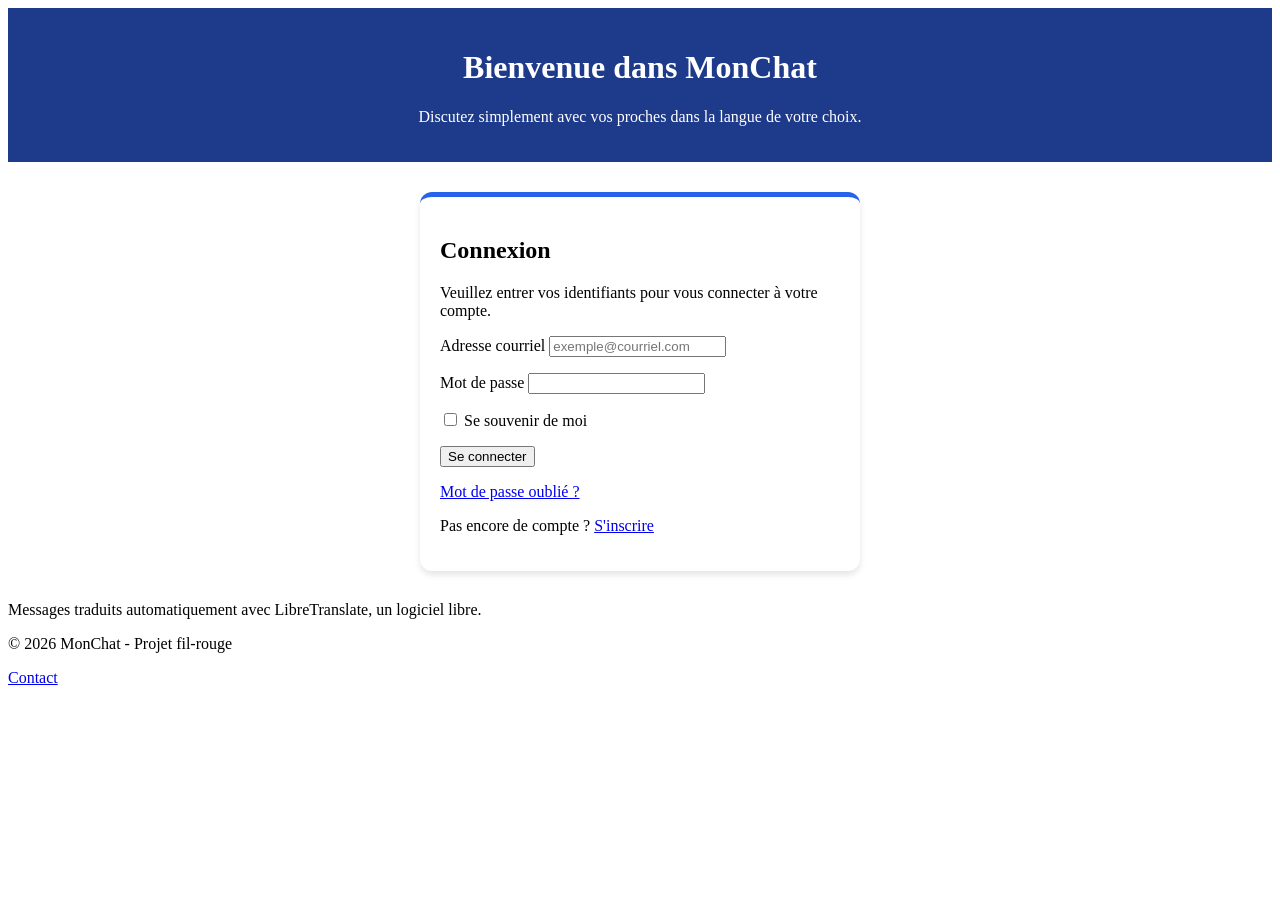
==== index.html @ 1b973b7b "modification index.html" ====
<!DOCTYPE html>
<html lang="fr">

<head>
  <meta charset="UTF-8">
  <meta name="viewport" content="width=device-width, initial-scale=1">
  <title>MonChat - Connexion</title>
  <link rel="stylesheet" href="style.css">
</head>

<body>

  <header>
    <h1>Bienvenue dans MonChat</h1>
    <p>Discutez simplement avec vos proches dans la langue de votre choix. 
    </p>
  </header>

  <main>
    <form action="conversation.html" method="post">
      <h2>Connexion</h2>

      <p>Veuillez entrer vos identifiants pour vous connecter à votre compte.
      </p>

       <p>
        <label for="courriel">Adresse courriel</label>
        <input type="email" id="courriel" name="courriel"
          pattern="[^@\s]+@[^@\s]+\.[^@\s]+"
          title="Exemple : alice@exemple.com" placeholder="exemple@courriel.com"
          autocomplete="email" required>
      </p>
      <p id="courriel-message"></p>

      <p>
        <label for="mdp">Mot de passe</label>
        <input type="password" id="mdp" name="mdp" autocomplete="current-password" required>
      </p>
      <p id="mdp-message"></p>

      <p>
        <label>
          <input type="checkbox" name="souvenir">
          Se souvenir de moi
        </label>
      </p>

      <p>
         <button type="submit">Se connecter</button>
      </p>
    </form>

      <nav>
        <p><a href="mot-de-passe-oublie.html">Mot de passe oublié ?</a></p>
        <p>Pas encore de compte ? <a href="inscription.html">S'inscrire</a></p>
      </nav>

  </main>

  <footer>
    <p>Messages traduits automatiquement avec LibreTranslate, un logiciel libre.</p>
    <p>&copy; 2026 MonChat - Projet fil-rouge</p>
    <a href="contact.html">Contact</a>
  </footer>


</body>

</html>
---- style.css ----
/*==== Palette de couleurs de MonChat ====*/
:root {
     --bleu-fonce: #1E3A8A;
    --bleu: #2563EB;
    --bleu-clair: #3B82F6;
    --fond: #F3F4F6;
    --texte: #111827;
    --accent: #F59E0B;
}
}

/*==== Style général de la page ====*/
body {
    font-family: Arial, sans-serif;
    background-color: var(--fond);
    color: var(--texte);
    margin: 0;
}

/*==== Style de l'en-tête ====*/
header {
    background-color: var(--bleu-fonce);
    color: white;
    padding: 20px;
    text-align: center;
}

/*==== Carte centrale ====*/
main {
    max-width: 400px;
    margin: 30px auto;
    padding: 20px;
    background-color: white;
    border-radius: 12px;
    box-shadow: 0 4px 6px rgba(0, 0, 0, 0.1);
    border-top: 5px solid var(--bleu);
}
.message-erreur {
  color: #c0392b;
}

.message-ok {
  color: #1e8449;
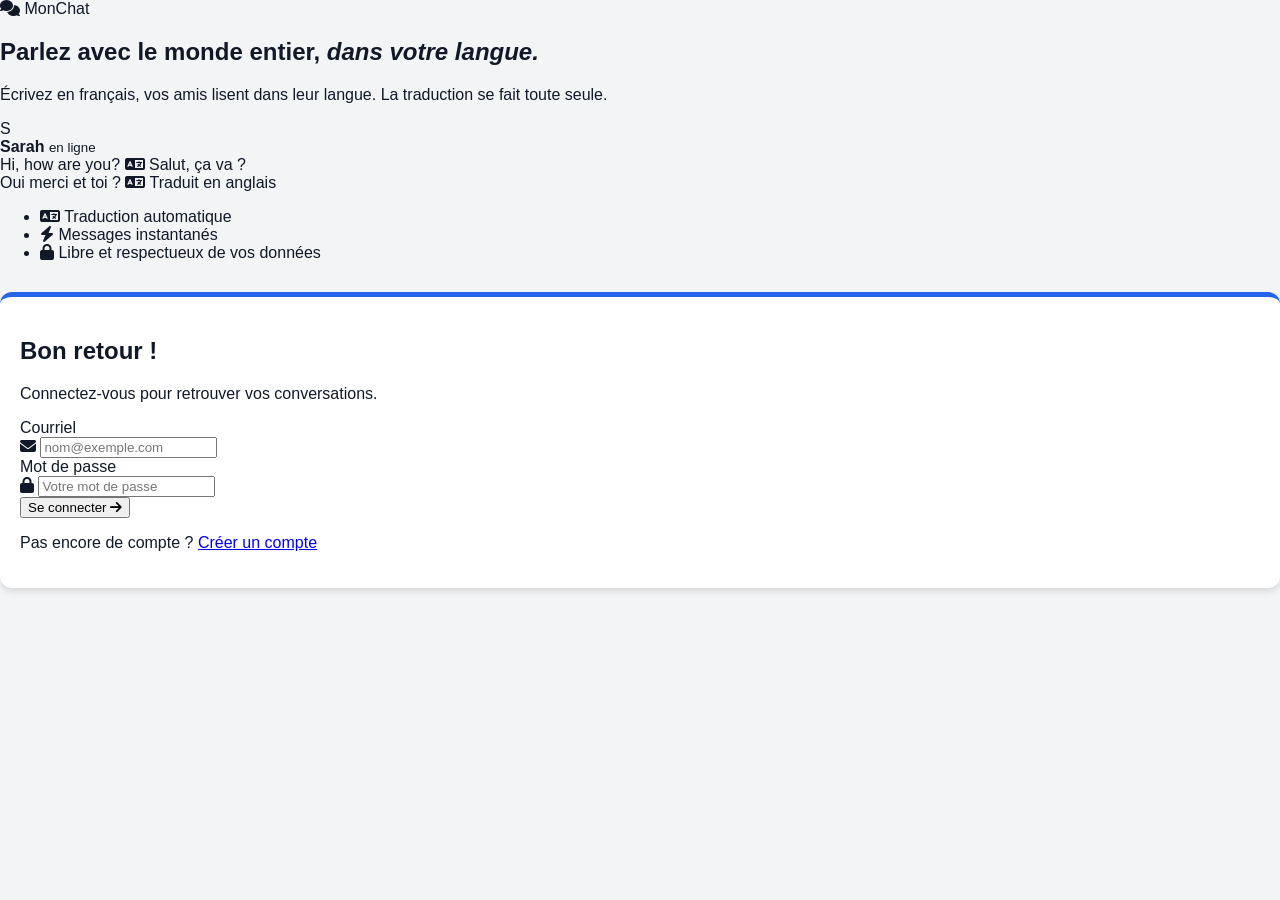
==== commit 3e85b58b: "Update index.html modification index.html" ====
--- a/index.html
+++ b/index.html
@@ -5,65 +5,90 @@
   <meta charset="UTF-8">
   <meta name="viewport" content="width=device-width, initial-scale=1">
   <title>MonChat - Connexion</title>
+
+  <link rel="preconnect" href="https://fonts.googleapis.com">
+  <link rel="preconnect" href="https://fonts.gstatic.com" crossorigin>
+  <link rel="stylesheet" href="https://fonts.googleapis.com/css2?family=Poppins:wght@400;500;600;700&display=swap">
+  <link rel="stylesheet" href="https://cdnjs.cloudflare.com/ajax/libs/font-awesome/6.5.1/css/all.min.css">
+
   <link rel="stylesheet" href="style.css">
+  <link rel="stylesheet" href="index.css">
 </head>
 
-<body>
+<body class="page-accueil">
 
-  <header>
-    <h1>Bienvenue dans MonChat</h1>
-    <p>Discutez simplement avec vos proches dans la langue de votre choix. 
-    </p>
-  </header>
+  <div class="accueil">
 
-  <main>
-    <form action="conversation.html" method="post">
-      <h2>Connexion</h2>
+    <section class="vitrine">
+      <div class="logo">
+        <i class="fa-solid fa-comments"></i>
+        <span>MonChat</span>
+      </div>
 
-      <p>Veuillez entrer vos identifiants pour vous connecter à votre compte.
-      </p>
+      <h1>Parlez avec le monde entier, <em>dans votre langue.</em></h1>
+      <p class="slogan">Écrivez en français, vos amis lisent dans leur langue. La traduction se fait toute seule.</p>
 
-       <p>
-        <label for="courriel">Adresse courriel</label>
-        <input type="email" id="courriel" name="courriel"
-          pattern="[^@\s]+@[^@\s]+\.[^@\s]+"
-          title="Exemple : alice@exemple.com" placeholder="exemple@courriel.com"
-          autocomplete="email" required>
-      </p>
-      <p id="courriel-message"></p>
+      <div class="apercu" aria-hidden="true">
+        <div class="apercu-entete">
+          <div class="pastille">S</div>
+          <div>
+            <strong>Sarah</strong>
+            <small>en ligne</small>
+          </div>
+        </div>
 
-      <p>
-        <label for="mdp">Mot de passe</label>
-        <input type="password" id="mdp" name="mdp" autocomplete="current-password" required>
-      </p>
-      <p id="mdp-message"></p>
+        <div class="bulle recue">
+          Hi, how are you?
+          <span class="traduction"><i class="fa-solid fa-language"></i> Salut, ça va ?</span>
+        </div>
+        <div class="bulle envoyee">
+          Oui merci et toi ?
+          <span class="traduction"><i class="fa-solid fa-language"></i> Traduit en anglais</span>
+        </div>
+      </div>
 
-      <p>
-        <label>
-          <input type="checkbox" name="souvenir">
-          Se souvenir de moi
-        </label>
-      </p>
+      <ul class="avantages">
+        <li><i class="fa-solid fa-language"></i> Traduction automatique</li>
+        <li><i class="fa-solid fa-bolt"></i> Messages instantanés</li>
+        <li><i class="fa-solid fa-lock"></i> Libre et respectueux de vos données</li>
+      </ul>
+    </section>
 
-      <p>
-         <button type="submit">Se connecter</button>
-      </p>
-    </form>
+    <main class="connexion">
+      <div class="carte">
+        <h2>Bon retour !</h2>
+        <p class="sous-titre">Connectez-vous pour retrouver vos conversations.</p>
 
-      <nav>
-        <p><a href="mot-de-passe-oublie.html">Mot de passe oublié ?</a></p>
-        <p>Pas encore de compte ? <a href="inscription.html">S'inscrire</a></p>
-      </nav>
+        <form action="conversation.html" method="get">
 
-  </main>
+          <div class="champ">
+            <label for="courriel">Courriel</label>
+            <div class="saisie">
+              <i class="fa-solid fa-envelope"></i>
+              <input type="email" id="courriel" name="courriel" placeholder="nom@exemple.com" required>
+            </div>
+          </div>
 
-  <footer>
-    <p>Messages traduits automatiquement avec LibreTranslate, un logiciel libre.</p>
-    <p>&copy; 2026 MonChat - Projet fil-rouge</p>
-    <a href="contact.html">Contact</a>
-  </footer>
+          <div class="champ">
+            <label for="mot-de-passe">Mot de passe</label>
+            <div class="saisie">
+              <i class="fa-solid fa-lock"></i>
+              <input type="password" id="mot-de-passe" name="mot-de-passe" placeholder="Votre mot de passe" minlength="8" required>
+            </div>
+          </div>
 
+          <button type="submit" class="bouton">
+            Se connecter <i class="fa-solid fa-arrow-right"></i>
+          </button>
+        </form>
 
+        <p class="inscription">Pas encore de compte ? <a href="inscription.html">Créer un compte</a></p>
+      </div>
+    </main>
+
+  </div>
+
+  <script src="script.js"></script>
 </body>
 
 </html>
--- a/style.css
+++ b/style.css
@@ -7,7 +7,6 @@
     --texte: #111827;
     --accent: #F59E0B;
 }
-}
 
 /*==== Style général de la page ====*/
 body {
@@ -15,6 +14,8 @@
     background-color: var(--fond);
     color: var(--texte);
     margin: 0;
+    display: flex;
+    flex-direction: column;
 }
 
 /*==== Style de l'en-tête ====*/
@@ -27,7 +28,6 @@
 
 /*==== Carte centrale ====*/
 main {
-    max-width: 400px;
     margin: 30px auto;
     padding: 20px;
     background-color: white;
@@ -41,3 +41,10 @@
 
 .message-ok {
   color: #1e8449;
+}
+
+.container {
+  display: flex;
+  flex-direction: row;
+  height: 80vh; /* Ajustez la hauteur selon vos besoins */
+}
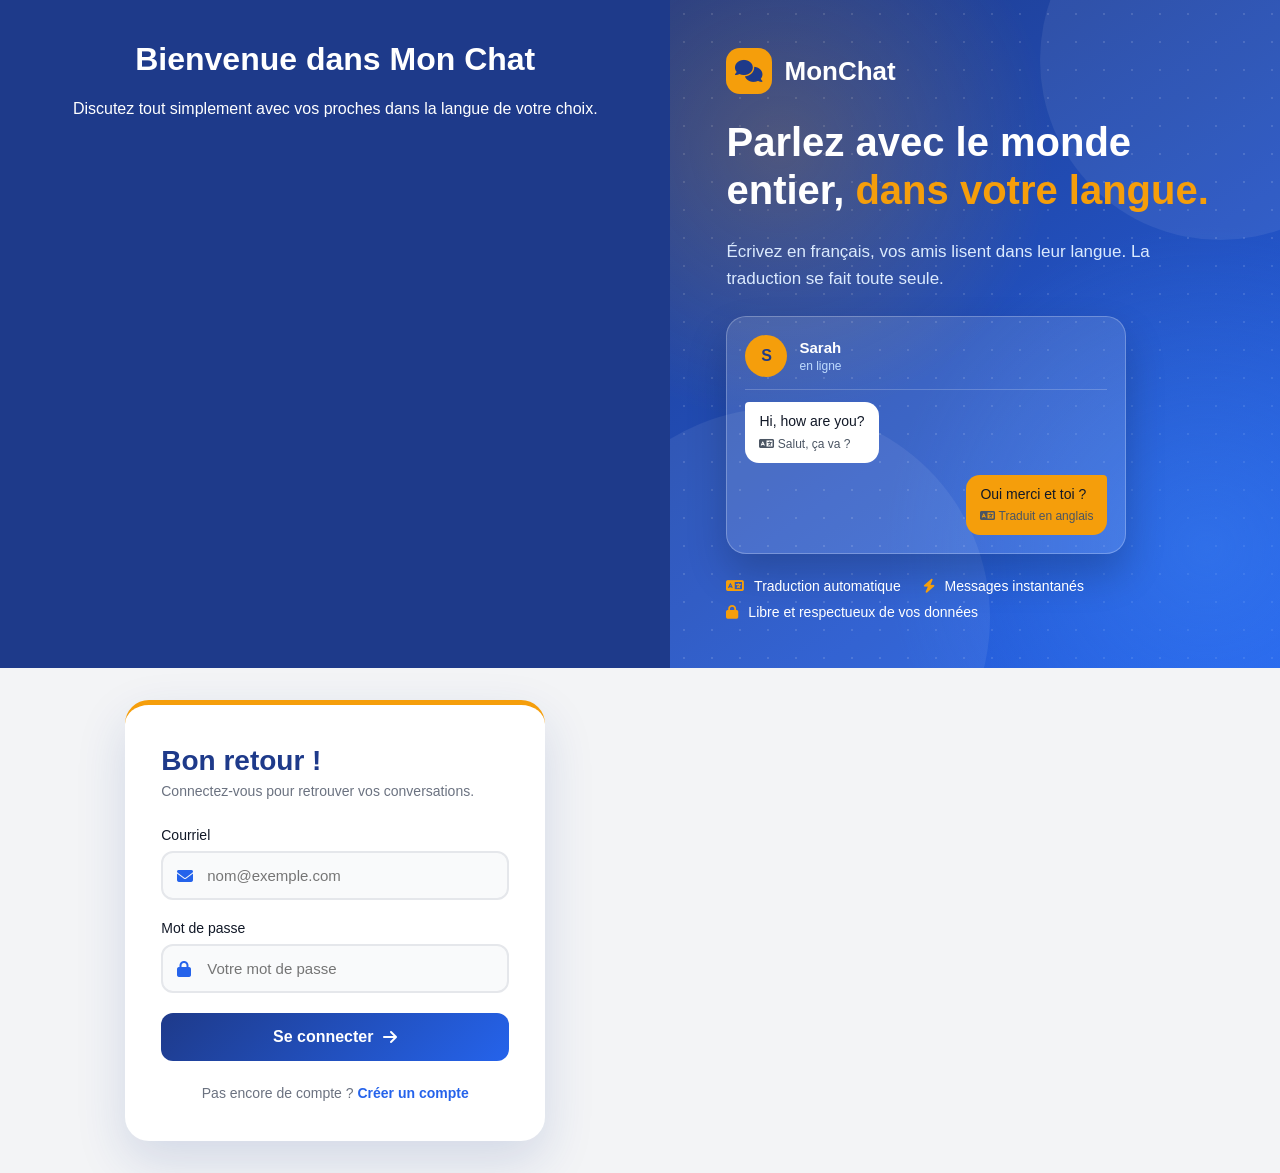
==== commit a3ebb004: "resolution des conflits resolutions des conflits dans conversation.html et inscription.html" ====
--- a/index.html
+++ b/index.html
@@ -17,7 +17,15 @@
 
 <body class="page-accueil">
 
+
   <div class="accueil">
+
+  <header>
+    <h1>Bienvenue dans Mon Chat</h1>
+    <p>Discutez tout simplement avec vos proches dans la langue de votre choix. 
+    </p>
+  </header>
+
 
     <section class="vitrine">
       <div class="logo">
--- a/index.css
+++ b/index.css
@@ -0,0 +1,336 @@
+.page-accueil {
+  display: block;
+  margin: 0;
+  min-height: 100vh;
+  background-color: var(--fond);
+  font-family: "Poppins", "Segoe UI", Arial, sans-serif;
+}
+
+.page-accueil *,
+.page-accueil *::before,
+.page-accueil *::after {
+  box-sizing: border-box;
+}
+
+.accueil {
+  display: grid;
+  grid-template-columns: 1.1fr 1fr;
+  min-height: 100vh;
+}
+
+.vitrine {
+  position: relative;
+  display: flex;
+  flex-direction: column;
+  justify-content: center;
+  gap: 24px;
+  padding: 48px 56px;
+  overflow: hidden;
+  background: linear-gradient(145deg, var(--bleu-fonce) 0%, var(--bleu) 100%);
+  color: white;
+}
+
+.vitrine::before,
+.vitrine::after {
+  content: "";
+  position: absolute;
+  border-radius: 50%;
+  background-color: rgba(255, 255, 255, 0.07);
+}
+
+.vitrine::before {
+  top: -120px;
+  right: -120px;
+  width: 360px;
+  height: 360px;
+}
+
+.vitrine::after {
+  bottom: -160px;
+  left: -100px;
+  width: 420px;
+  height: 420px;
+}
+
+.vitrine > * {
+  position: relative;
+  z-index: 1;
+}
+
+.logo {
+  display: flex;
+  align-items: center;
+  gap: 12px;
+  font-size: 26px;
+  font-weight: 700;
+}
+
+.logo i {
+  display: flex;
+  align-items: center;
+  justify-content: center;
+  width: 46px;
+  height: 46px;
+  border-radius: 14px;
+  background-color: var(--accent);
+  color: var(--bleu-fonce);
+  font-size: 22px;
+}
+
+.vitrine h1 {
+  margin: 0;
+  max-width: 520px;
+  font-size: 40px;
+  font-weight: 700;
+  line-height: 1.2;
+}
+
+.vitrine h1 em {
+  color: var(--accent);
+  font-style: normal;
+}
+
+.slogan {
+  margin: 0;
+  max-width: 460px;
+  color: #dbeafe;
+  font-size: 17px;
+  line-height: 1.6;
+}
+
+.apercu {
+  display: flex;
+  flex-direction: column;
+  gap: 12px;
+  width: 100%;
+  max-width: 400px;
+  padding: 18px;
+  border-radius: 20px;
+  background-color: rgba(255, 255, 255, 0.12);
+  border: 1px solid rgba(255, 255, 255, 0.25);
+  box-shadow: 0 20px 40px rgba(0, 0, 0, 0.2);
+}
+
+.apercu-entete {
+  display: flex;
+  align-items: center;
+  gap: 12px;
+  padding-bottom: 12px;
+  border-bottom: 1px solid rgba(255, 255, 255, 0.2);
+}
+
+.apercu-entete strong {
+  display: block;
+  font-size: 15px;
+}
+
+.apercu-entete small {
+  color: #bfdbfe;
+  font-size: 12px;
+}
+
+.pastille {
+  display: flex;
+  align-items: center;
+  justify-content: center;
+  width: 42px;
+  height: 42px;
+  border-radius: 50%;
+  background-color: var(--accent);
+  color: var(--bleu-fonce);
+  font-weight: 700;
+}
+
+.bulle {
+  max-width: 80%;
+  padding: 10px 14px;
+  border-radius: 14px;
+  font-size: 14px;
+  line-height: 1.4;
+}
+
+.bulle.recue {
+  align-self: flex-start;
+  border-top-left-radius: 4px;
+  background-color: white;
+  color: var(--texte);
+}
+
+.bulle.envoyee {
+  align-self: flex-end;
+  border-top-right-radius: 4px;
+  background-color: var(--accent);
+  color: var(--texte);
+}
+
+.traduction {
+  display: block;
+  margin-top: 4px;
+  color: #4b5563;
+  font-size: 12px;
+}
+
+.avantages {
+  display: flex;
+  flex-wrap: wrap;
+  gap: 10px 22px;
+  margin: 0;
+  padding: 0;
+  list-style: none;
+  font-size: 14px;
+}
+
+.avantages i {
+  margin-right: 6px;
+  color: var(--accent);
+}
+
+.page-accueil .connexion {
+  display: flex;
+  align-items: center;
+  justify-content: center;
+  margin: 0;
+  padding: 32px;
+  border: none;
+  border-radius: 0;
+  box-shadow: none;
+  background-color: var(--fond);
+}
+
+.carte {
+  width: 100%;
+  max-width: 420px;
+  padding: 40px 36px;
+  border-radius: 24px;
+  border-top: 5px solid var(--accent);
+  background-color: white;
+  box-shadow: 0 20px 50px rgba(30, 58, 138, 0.15);
+}
+
+.carte h2 {
+  margin: 0 0 6px;
+  color: var(--bleu-fonce);
+  font-size: 28px;
+  font-weight: 700;
+}
+
+.sous-titre {
+  margin: 0 0 28px;
+  color: #6b7280;
+  font-size: 14px;
+}
+
+.champ {
+  margin-bottom: 20px;
+}
+
+.champ label {
+  display: block;
+  margin-bottom: 8px;
+  color: var(--texte);
+  font-size: 14px;
+  font-weight: 500;
+}
+
+.saisie {
+  position: relative;
+}
+
+.saisie i {
+  position: absolute;
+  top: 50%;
+  left: 16px;
+  transform: translateY(-50%);
+  color: var(--bleu);
+}
+
+.saisie input {
+  width: 100%;
+  padding: 14px 16px 14px 44px;
+  border: 2px solid #e5e7eb;
+  border-radius: 12px;
+  background-color: #f9fafb;
+  font-family: inherit;
+  font-size: 15px;
+  outline: none;
+  transition: border-color 0.2s, box-shadow 0.2s;
+}
+
+.saisie input:focus {
+  border-color: var(--bleu);
+  background-color: white;
+  box-shadow: 0 0 0 4px rgba(37, 99, 235, 0.15);
+}
+
+.bouton {
+  display: flex;
+  align-items: center;
+  justify-content: center;
+  gap: 10px;
+  width: 100%;
+  margin-top: 8px;
+  padding: 15px;
+  border: none;
+  border-radius: 12px;
+  background: linear-gradient(135deg, var(--bleu-fonce), var(--bleu));
+  color: white;
+  font-family: inherit;
+  font-size: 16px;
+  font-weight: 600;
+  cursor: pointer;
+  transition: transform 0.2s, box-shadow 0.2s;
+}
+
+.bouton:hover {
+  transform: translateY(-2px);
+  box-shadow: 0 10px 20px rgba(37, 99, 235, 0.35);
+}
+
+.inscription {
+  margin: 24px 0 0;
+  color: #6b7280;
+  font-size: 14px;
+  text-align: center;
+}
+
+.inscription a {
+  color: var(--bleu);
+  font-weight: 600;
+  text-decoration: none;
+}
+
+.inscription a:hover {
+  color: var(--accent);
+}
+
+@media (max-width: 860px) {
+  .accueil {
+    grid-template-columns: 1fr;
+  }
+
+  .vitrine {
+    padding: 32px 24px;
+  }
+
+  .vitrine h1 {
+    font-size: 28px;
+  }
+
+  .apercu,
+  .avantages {
+    display: none;
+  }
+
+  .page-accueil .connexion {
+    padding: 24px 16px;
+  }
+}
+
+.vitrine {
+  background:
+    radial-gradient(circle at 18% 22%, rgba(245, 158, 11, 0.22) 0, transparent 38%),
+    radial-gradient(circle at 88% 82%, rgba(59, 130, 246, 0.50) 0, transparent 42%),
+    radial-gradient(rgba(255, 255, 255, 0.13) 1.5px, transparent 1.5px) 0 0 / 28px 28px,
+    linear-gradient(145deg, var(--bleu-fonce) 0%, var(--bleu) 100%);
+}
+
